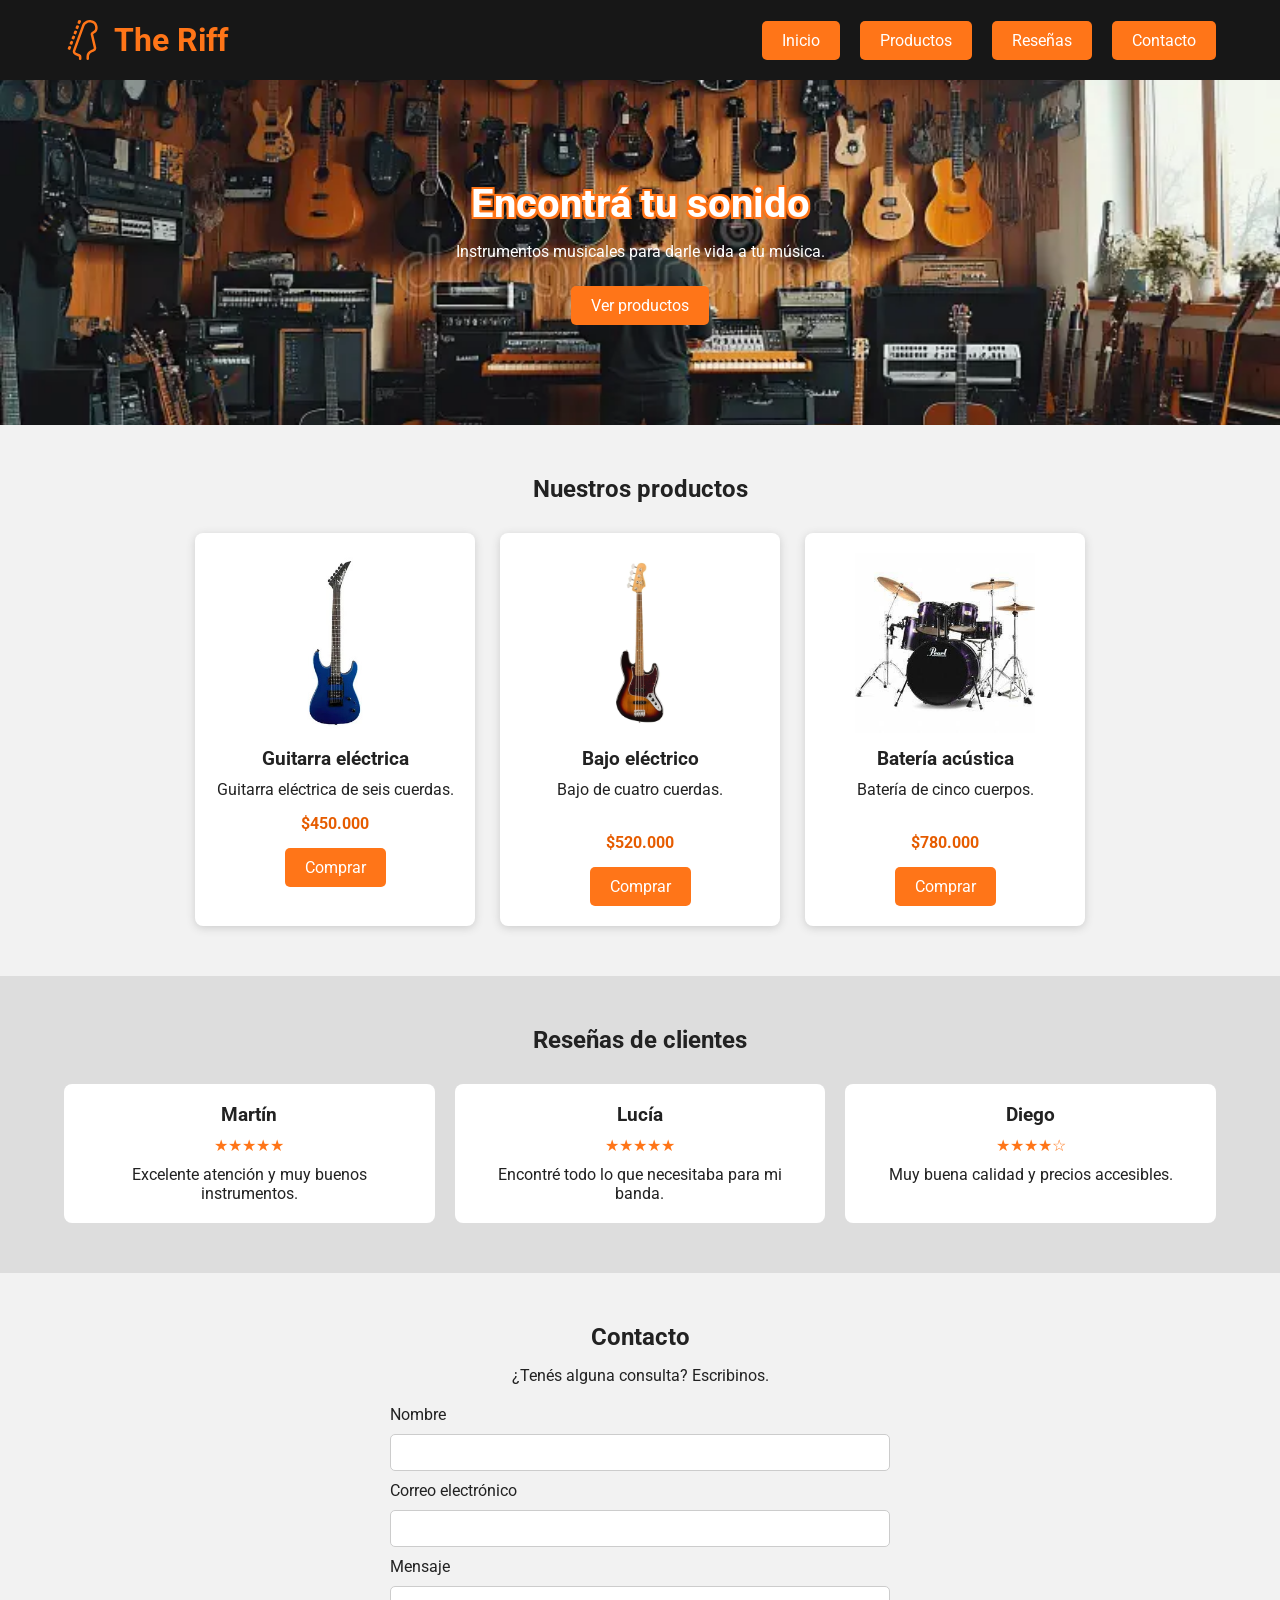
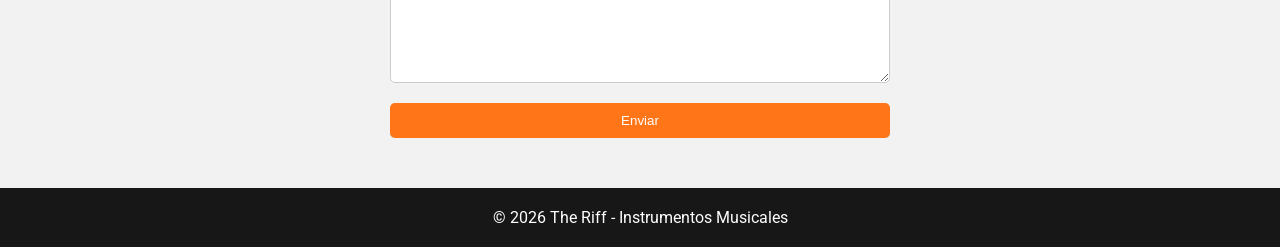
==== index.html @ 8b595558 "Preentrega proyecto" ====
<!DOCTYPE html>
<html lang="es">
<head>
    <meta charset="UTF-8">
    <meta name="viewport" content="width=device-width, initial-scale=1.0">

    <title>The Riff | Instrumentos Musicales</title>

    <link rel="icon" type="image/svg+xml" href="./img/guitarra.svg">
    <!-- Google Fonts -->
    <link rel="preconnect" href="https://fonts.googleapis.com">
    <link rel="preconnect" href="https://fonts.gstatic.com" crossorigin>
    <link href="https://fonts.googleapis.com/css2?family=Roboto:wght@400;700&display=swap" rel="stylesheet">
    

    <!-- CSS -->
    <link rel="stylesheet" href="style.css">
</head>

<body>

    <!-- ENCABEZADO -->
    <header>
        <div class="logo">
            <img src="./img/guitarra.svg" alt="Logo de The Riff">
            <h1>The Riff</h1>
        </div>

        <!-- NAVEGACIÓN -->
        <nav>
            <ul>
                <li><a href="#inicio" class="boton">Inicio</a></li>
                <li><a href="#productos" class="boton">Productos</a></li>
                <li><a href="#resenas" class="boton">Reseñas</a></li>
                <li><a href="#contacto" class="boton">Contacto</a></li>
            </ul>
        </nav>
    </header>


    <main>

        <!-- INICIO -->
        <section id="inicio" class="inicio">
            <h2>Encontrá tu sonido</h2>
            <p>Instrumentos musicales para darle vida a tu música.</p>
            <a href="#productos" class="boton">Ver productos</a>
        </section>


        <!-- PRODUCTOS -->
        <section id="productos" class="productos">
            <h2>Nuestros productos</h2>

            <div class="contenedor-productos">

                <article class="card">
                    <img src="img/guitarra.jpg" alt="Guitarra eléctrica">
                    <h3>Guitarra eléctrica</h3>
                    <p>Guitarra eléctrica de seis cuerdas.</p>
                    <p class="precio">$450.000</p>
                    <a href="#contacto" class="boton">Comprar</a>
                </article>

                <article class="card">
                    <img src="img/bajo.jpg" alt="Bajo eléctrico">
                    <h3>Bajo eléctrico</h3>
                    <p>Bajo de cuatro cuerdas.</p>
                    <br>
                    <p class="precio">$520.000</p>
                    <a href="#contacto" class="boton">Comprar</a>
                </article>

                <article class="card">
                    <img src="img/bateria.jpg" alt="Batería acústica">
                    <h3>Batería acústica</h3>
                    <p>Batería de cinco cuerpos.</p>
                    <br>
                    <p class="precio">$780.000</p>
                    <a href="#contacto" class="boton">Comprar</a>
                </article>

            </div>
        </section>


        <!-- RESEÑAS -->
        <section id="resenas" class="resenas">
            <h2>Reseñas de clientes</h2>

            <div class="contenedor-resenas">

                <article class="resena">
                    <h3>Martín</h3>
                    <p class="estrellas">★★★★★</p>
                    <p>Excelente atención y muy buenos instrumentos.</p>
                </article>

                <article class="resena">
                    <h3>Lucía</h3>
                    <p class="estrellas">★★★★★</p>
                    <p>Encontré todo lo que necesitaba para mi banda.</p>
                </article>

                <article class="resena">
                    <h3>Diego</h3>
                    <p class="estrellas">★★★★☆</p>
                    <p>Muy buena calidad y precios accesibles.</p>
                </article>

            </div>
        </section>


        <!-- CONTACTO -->
        <section id="contacto" class="contacto">
            <h2>Contacto</h2>
            <p>¿Tenés alguna consulta? Escribinos.</p>

            <form action="https://formspree.io/f/mzedbnjl" method="POST">

                <label for="nombre">Nombre</label>
                <input type="text" id="nombre" name="nombre" required>

                <label for="email">Correo electrónico</label>
                <input type="email" id="email" name="email" required>

                <label for="mensaje">Mensaje</label>
                <textarea id="mensaje" name="mensaje" rows="5" required></textarea>

                <button type="submit" class="boton">Enviar</button>

            </form>
        </section>

    </main>


    <!-- PIE DE PÁGINA -->
    <footer>
        <p>&copy; 2026 The Riff - Instrumentos Musicales</p>
    </footer>

</body>
</html>
---- style.css ----
/* ESTILOS GENERALES */

* {
    margin: 0;
    padding: 0;
    box-sizing: border-box;
}

body {
    font-family: 'Roboto', sans-serif;
    background-color: #f2f2f2;
    color: #222;
}


/* HEADER */

header {
    background-color: #171717;
    color: white;
    padding: 20px 5%;

    display: flex;
    justify-content: space-between;
    align-items: center;
}

header h1 {
    color: #ff7518;
}

/* LOGO */

.logo {
    display: flex;
    align-items: center;
    gap: 10px;
}

.logo img {
    width: 40px;
    height: 40px;
    
}

.logo h1 {
    color: #ff7518;
}

/* NAVEGACIÓN */

nav ul {
    list-style: none;
    display: flex;
    gap: 20px;
}

nav a {
    color: white;
    text-decoration: none;
}

nav a:hover {
    color: #ff7518;
}


/* INICIO */

.inicio {
    background-image: url("./img/fondo.webp");
    background-size: cover;
    background-position: center;
    color: white;
    text-align: center;
    padding: 100px 20px;
}

.inicio h2 {
    font-size: 40px;
    margin-bottom: 15px;
    color: white;
    text-shadow:
        2px 2px 0 #ff7518,
        -2px 2px 0 #ff7518,
        2px -2px 0 #ff7518,
        -2px -2px 0 #ff7518; 
}

.inicio p {
    margin-bottom: 25px;
}


/* BOTONES */

.boton {
    display: inline-block;
    background-color: #ff7518;
    color: white;
    text-decoration: none;
    border: none;
    padding: 10px 20px;
    border-radius: 5px;
    cursor: pointer;
}

.boton:hover {
    background-color: #d95d0b;
}


/* PRODUCTOS */

.productos {
    padding: 50px 5%;
    text-align: center;
}

.productos h2 {
    margin-bottom: 30px;
}

.contenedor-productos {
    display: flex;
    justify-content: center;
    flex-wrap: wrap;
    gap: 25px;
}

.card {
    background-color: white;
    width: 280px;
    padding: 20px;
    border-radius: 8px;
    box-shadow: 0 2px 8px #ccc;
}

.card img {
    width: 100%;
    height: 180px;
    object-fit: contain;
    display: block;
    margin-bottom: 15px;
}

.card h3 {
    margin-bottom: 10px;
}

.card p {
    margin-bottom: 15px;
}

.precio {
    font-weight: bold;
    color: #e65c00;
}


/* RESEÑAS */

.resenas {
    background-color: #ddd;
    padding: 50px 5%;
    text-align: center;
}

.resenas h2 {
    margin-bottom: 30px;
}

.contenedor-resenas {
    display: grid;
    grid-template-columns: repeat(3, 1fr);
    gap: 20px;
}

.resena {
    background-color: white;
    padding: 20px;
    border-radius: 8px;
}

.resena h3 {
    margin-bottom: 10px;
}

.estrellas {
    color: #ff7518;
    margin-bottom: 10px;
}


/* CONTACTO */

.contacto {
    padding: 50px 20px;
    text-align: center;
}

.contacto h2 {
    margin-bottom: 15px;
}

.contacto p {
    margin-bottom: 20px;
}

form {
    max-width: 500px;
    margin: auto;
    display: flex;
    flex-direction: column;
    text-align: left;
    gap: 10px;
}

input, textarea {
    padding: 10px;
    border: 1px solid #ccc;
    border-radius: 5px;
    font-family: inherit;
}

form button {
    margin-top: 10px;
}


/* FOOTER */

footer {
    background-color: #171717;
    color: white;
    text-align: center;
    padding: 20px;
}


/* TABLETS */

@media (max-width: 768px) {

    header {
        flex-direction: column;
        gap: 15px;
    }

    .contenedor-resenas {
        grid-template-columns: repeat(2, 1fr);
    }
}


/* CELULARES */

@media (max-width: 480px) {

    nav ul {
        flex-direction: column;
        align-items: center;
    }

    .inicio h2 {
        font-size: 28px;
    }

    .contenedor-productos {
        flex-direction: column;
        align-items: center;
    }

    .card {
        width: 100%;
        max-width: 350px;
    }

    .contenedor-resenas {
        grid-template-columns: 1fr;
    }

    .contacto {
        padding: 40px 15px;
    }
}
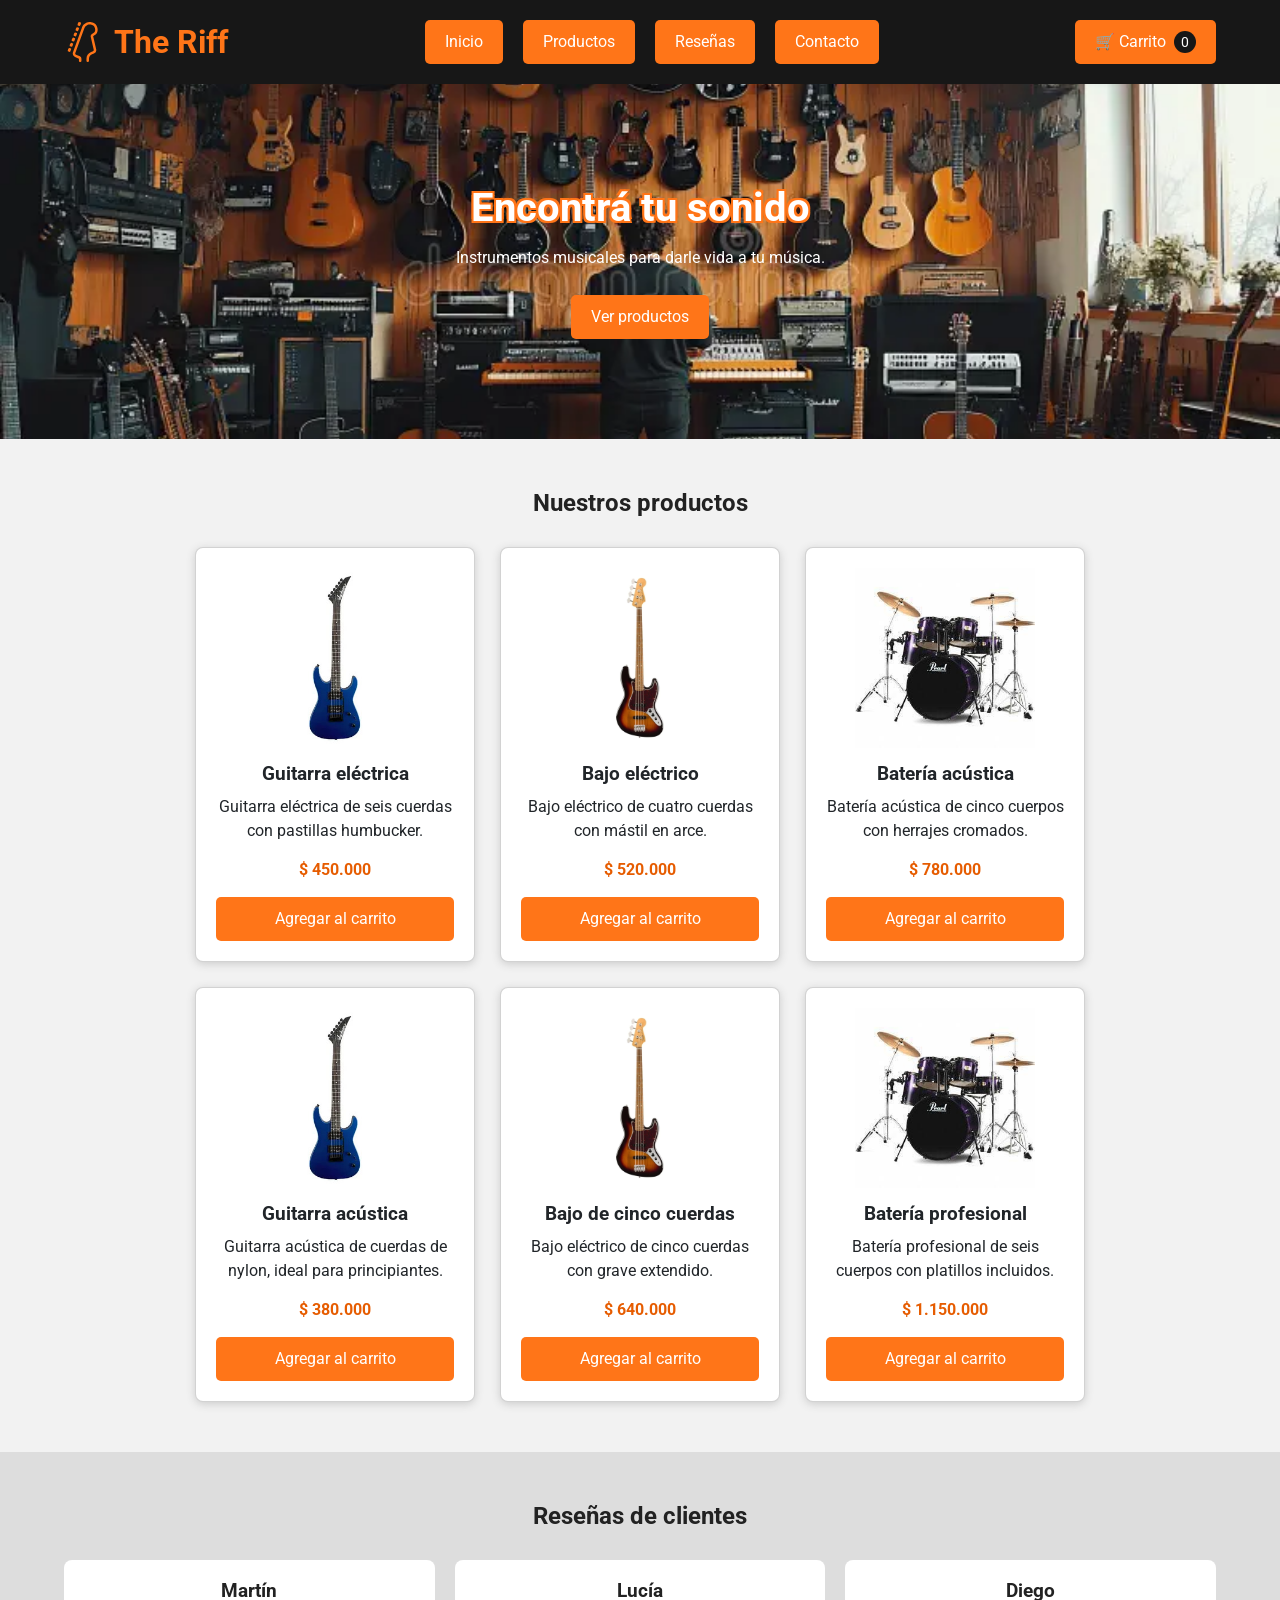
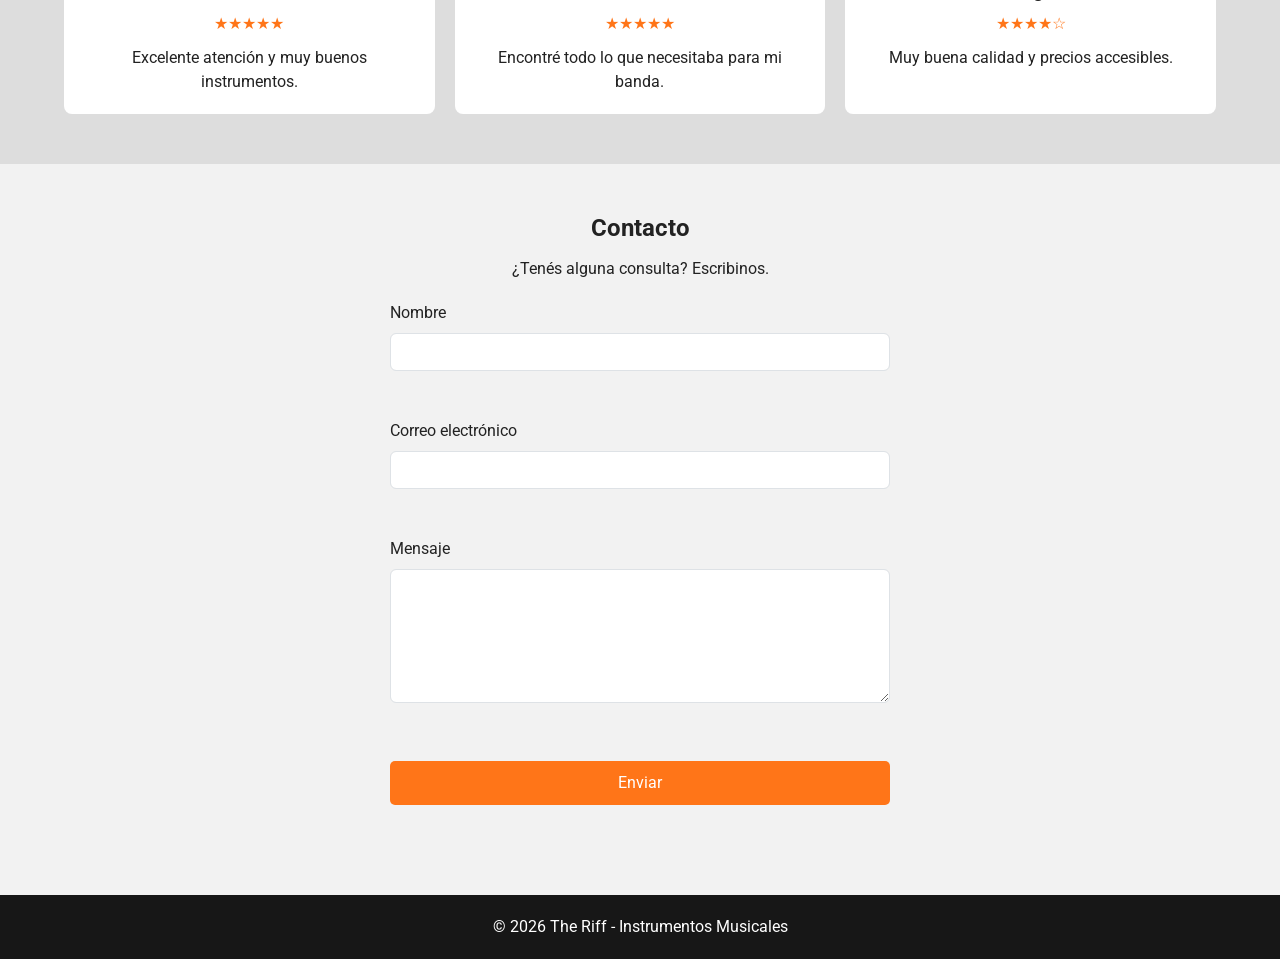
==== commit a9e4075b: "agrego api rest, carrito con localStorage, validacion de formulario, accesibilidad y seo" ====
--- a/index.html
+++ b/index.html
@@ -4,20 +4,39 @@
     <meta charset="UTF-8">
     <meta name="viewport" content="width=device-width, initial-scale=1.0">
 
+    <!-- SEO -->
     <title>The Riff | Instrumentos Musicales</title>
+    <meta name="description" content="The Riff: tienda de instrumentos musicales. Guitarras, bajos y baterías. Agregá tus productos al carrito y comprá online.">
+    <meta name="keywords" content="instrumentos musicales, guitarra, bajo, batería, tienda online, The Riff">
+    <meta name="author" content="The Riff">
+    <meta name="robots" content="index, follow">
+    <link rel="canonical" href="https://andygawel.github.io/Mi-proyecto/">
+
+    <!-- Open Graph (redes sociales) -->
+    <meta property="og:type" content="website">
+    <meta property="og:locale" content="es_AR">
+    <meta property="og:title" content="The Riff | Instrumentos Musicales">
+    <meta property="og:description" content="Tienda de instrumentos musicales con carrito de compras online.">
+    <meta property="og:url" content="https://andygawel.github.io/Mi-proyecto/">
+    <meta property="og:image" content="https://andygawel.github.io/Mi-proyecto/img/fondo.webp">
 
     <link rel="icon" type="image/svg+xml" href="./img/guitarra.svg">
     <!-- Google Fonts -->
     <link rel="preconnect" href="https://fonts.googleapis.com">
     <link rel="preconnect" href="https://fonts.gstatic.com" crossorigin>
     <link href="https://fonts.googleapis.com/css2?family=Roboto:wght@400;700&display=swap" rel="stylesheet">
-    
 
-    <!-- CSS -->
-    <link rel="stylesheet" href="style.css">
+    <!-- Bootstrap 5 (CDN - utilidades) -->
+    <link href="https://cdn.jsdelivr.net/npm/bootstrap@5.3.3/dist/css/bootstrap.min.css" rel="stylesheet">
+
+    <!-- CSS propio (siempre después de Bootstrap) -->
+    <link rel="stylesheet" href="styles.css">
 </head>
 
 <body>
+
+    <!-- SALTAR AL CONTENIDO (accesibilidad) -->
+    <a class="skip-link" href="#contenido">Saltar al contenido</a>
 
     <!-- ENCABEZADO -->
     <header>
@@ -27,7 +46,7 @@
         </div>
 
         <!-- NAVEGACIÓN -->
-        <nav>
+        <nav aria-label="Navegación principal">
             <ul>
                 <li><a href="#inicio" class="boton">Inicio</a></li>
                 <li><a href="#productos" class="boton">Productos</a></li>
@@ -35,10 +54,16 @@
                 <li><a href="#contacto" class="boton">Contacto</a></li>
             </ul>
         </nav>
+
+        <!-- BOTÓN CARRITO -->
+        <button type="button" class="boton btn-carrito" id="btn-carrito"
+                aria-controls="carrito-panel" aria-expanded="false">
+            🛒 Carrito <span class="contador" id="contador-carrito">0</span>
+        </button>
     </header>
 
 
-    <main>
+    <main id="contenido">
 
         <!-- INICIO -->
         <section id="inicio" class="inicio">
@@ -48,63 +73,39 @@
         </section>
 
 
-        <!-- PRODUCTOS -->
-        <section id="productos" class="productos">
-            <h2>Nuestros productos</h2>
+        <!-- PRODUCTOS (las cards se renderizan desde la API con JavaScript) -->
+        <section id="productos" class="productos" aria-labelledby="titulo-productos">
+            <h2 id="titulo-productos">Nuestros productos</h2>
 
-            <div class="contenedor-productos">
+            <p class="estado-productos" id="estado-productos" role="status" aria-live="polite">
+                Cargando productos…
+            </p>
 
-                <article class="card">
-                    <img src="img/guitarra.jpg" alt="Guitarra eléctrica">
-                    <h3>Guitarra eléctrica</h3>
-                    <p>Guitarra eléctrica de seis cuerdas.</p>
-                    <p class="precio">$450.000</p>
-                    <a href="#contacto" class="boton">Comprar</a>
-                </article>
-
-                <article class="card">
-                    <img src="img/bajo.jpg" alt="Bajo eléctrico">
-                    <h3>Bajo eléctrico</h3>
-                    <p>Bajo de cuatro cuerdas.</p>
-                    <br>
-                    <p class="precio">$520.000</p>
-                    <a href="#contacto" class="boton">Comprar</a>
-                </article>
-
-                <article class="card">
-                    <img src="img/bateria.jpg" alt="Batería acústica">
-                    <h3>Batería acústica</h3>
-                    <p>Batería de cinco cuerpos.</p>
-                    <br>
-                    <p class="precio">$780.000</p>
-                    <a href="#contacto" class="boton">Comprar</a>
-                </article>
-
-            </div>
+            <div class="contenedor-productos" id="lista-productos"></div>
         </section>
 
 
         <!-- RESEÑAS -->
-        <section id="resenas" class="resenas">
-            <h2>Reseñas de clientes</h2>
+        <section id="resenas" class="resenas" aria-labelledby="titulo-resenas">
+            <h2 id="titulo-resenas">Reseñas de clientes</h2>
 
             <div class="contenedor-resenas">
 
                 <article class="resena">
                     <h3>Martín</h3>
-                    <p class="estrellas">★★★★★</p>
+                    <p class="estrellas" aria-label="5 de 5 estrellas">★★★★★</p>
                     <p>Excelente atención y muy buenos instrumentos.</p>
                 </article>
 
                 <article class="resena">
                     <h3>Lucía</h3>
-                    <p class="estrellas">★★★★★</p>
+                    <p class="estrellas" aria-label="5 de 5 estrellas">★★★★★</p>
                     <p>Encontré todo lo que necesitaba para mi banda.</p>
                 </article>
 
                 <article class="resena">
                     <h3>Diego</h3>
-                    <p class="estrellas">★★★★☆</p>
+                    <p class="estrellas" aria-label="4 de 5 estrellas">★★★★☆</p>
                     <p>Muy buena calidad y precios accesibles.</p>
                 </article>
 
@@ -113,22 +114,36 @@
 
 
         <!-- CONTACTO -->
-        <section id="contacto" class="contacto">
-            <h2>Contacto</h2>
+        <section id="contacto" class="contacto" aria-labelledby="titulo-contacto">
+            <h2 id="titulo-contacto">Contacto</h2>
             <p>¿Tenés alguna consulta? Escribinos.</p>
 
-            <form action="https://formspree.io/f/mzedbnjl" method="POST">
+            <form action="https://formspree.io/f/mzedbnjl" method="POST" id="formulario-contacto" novalidate>
 
-                <label for="nombre">Nombre</label>
-                <input type="text" id="nombre" name="nombre" required>
+                <div class="mb-3">
+                    <label for="nombre" class="form-label">Nombre</label>
+                    <input type="text" id="nombre" name="nombre" class="form-control" required
+                           autocomplete="name" aria-describedby="error-nombre">
+                    <span class="error-campo" id="error-nombre"></span>
+                </div>
 
-                <label for="email">Correo electrónico</label>
-                <input type="email" id="email" name="email" required>
+                <div class="mb-3">
+                    <label for="email" class="form-label">Correo electrónico</label>
+                    <input type="email" id="email" name="email" class="form-control" required
+                           autocomplete="email" aria-describedby="error-email">
+                    <span class="error-campo" id="error-email"></span>
+                </div>
 
-                <label for="mensaje">Mensaje</label>
-                <textarea id="mensaje" name="mensaje" rows="5" required></textarea>
+                <div class="mb-3">
+                    <label for="mensaje" class="form-label">Mensaje</label>
+                    <textarea id="mensaje" name="mensaje" rows="5" class="form-control" required
+                              aria-describedby="error-mensaje"></textarea>
+                    <span class="error-campo" id="error-mensaje"></span>
+                </div>
 
                 <button type="submit" class="boton">Enviar</button>
+
+                <p class="msg-formulario" id="msg-formulario" role="status" aria-live="polite"></p>
 
             </form>
         </section>
@@ -138,8 +153,46 @@
 
     <!-- PIE DE PÁGINA -->
     <footer>
-        <p>&copy; 2026 The Riff - Instrumentos Musicales</p>
+        <div class="container">
+            <p>&copy; 2026 The Riff - Instrumentos Musicales</p>
+        </div>
     </footer>
+
+
+    <!-- OVERLAY DEL CARRITO -->
+    <div class="carrito-overlay" id="carrito-overlay"></div>
+
+    <!-- PANEL LATERAL DEL CARRITO -->
+    <aside class="carrito-panel" id="carrito-panel" role="dialog" aria-modal="true"
+           aria-labelledby="carrito-titulo" aria-hidden="true">
+
+        <div class="carrito-cabecera">
+            <h2 id="carrito-titulo">Tu carrito</h2>
+            <button type="button" class="boton btn-cerrar" id="btn-cerrar-carrito"
+                    aria-label="Cerrar el carrito">✕</button>
+        </div>
+
+        <div class="carrito-cuerpo">
+            <p class="carrito-vacio" id="carrito-vacio">Tu carrito está vacío.</p>
+            <ul class="lista-carrito" id="lista-carrito"></ul>
+        </div>
+
+        <div class="carrito-pie">
+            <p class="total">Total: <span id="total-carrito">$ 0</span></p>
+            <p class="msg-compra" id="msg-compra" role="status" aria-live="polite"></p>
+
+            <div class="acciones-carrito d-flex gap-2 flex-wrap">
+                <button type="button" class="boton btn-vaciar" id="btn-vaciar">Vaciar carrito</button>
+                <button type="button" class="boton btn-finalizar" id="btn-finalizar">Finalizar compra</button>
+            </div>
+
+            <button type="button" class="boton btn-seguir" id="btn-seguir">Seguir comprando</button>
+        </div>
+
+    </aside>
+
+    <!-- JavaScript -->
+    <script src="script.js" defer></script>
 
 </body>
 </html>
--- a/styles.css
+++ b/styles.css
@@ -0,0 +1,601 @@
+
+/* ESTILOS GENERALES */
+
+* {
+    margin: 0;
+    padding: 0;
+    box-sizing: border-box;
+}
+
+body {
+    font-family: 'Roboto', sans-serif;
+    background-color: #f2f2f2;
+    color: #222;
+}
+
+
+/* HEADER */
+
+header {
+    background-color: #171717;
+    color: white;
+    padding: 20px 5%;
+
+    display: flex;
+    justify-content: space-between;
+    align-items: center;
+}
+
+header h1 {
+    color: #ff7518;
+}
+
+/* LOGO */
+
+.logo {
+    display: flex;
+    align-items: center;
+    gap: 10px;
+}
+
+.logo img {
+    width: 40px;
+    height: 40px;
+    
+}
+
+.logo h1 {
+    color: #ff7518;
+}
+
+/* NAVEGACIÓN */
+
+nav ul {
+    list-style: none;
+    display: flex;
+    gap: 20px;
+}
+
+nav a {
+    color: white;
+    text-decoration: none;
+}
+
+nav a:hover {
+    color: #ff7518;
+}
+
+
+/* INICIO */
+
+.inicio {
+    background-image: url("./img/fondo.webp");
+    background-size: cover;
+    background-position: center;
+    color: white;
+    text-align: center;
+    padding: 100px 20px;
+}
+
+.inicio h2 {
+    font-size: 40px;
+    margin-bottom: 15px;
+    color: white;
+    text-shadow:
+        2px 2px 0 #ff7518,
+        -2px 2px 0 #ff7518,
+        2px -2px 0 #ff7518,
+        -2px -2px 0 #ff7518; 
+}
+
+.inicio p {
+    margin-bottom: 25px;
+}
+
+
+/* BOTONES */
+
+.boton {
+    display: inline-block;
+    background-color: #ff7518;
+    color: white;
+    text-decoration: none;
+    border: none;
+    padding: 10px 20px;
+    border-radius: 5px;
+    cursor: pointer;
+}
+
+.boton:hover {
+    background-color: #d95d0b;
+}
+
+
+/* PRODUCTOS */
+
+.productos {
+    padding: 50px 5%;
+    text-align: center;
+}
+
+.productos h2 {
+    margin-bottom: 30px;
+}
+
+.contenedor-productos {
+    display: flex;
+    justify-content: center;
+    flex-wrap: wrap;
+    gap: 25px;
+}
+
+.card {
+    background-color: white;
+    width: 280px;
+    padding: 20px;
+    border-radius: 8px;
+    box-shadow: 0 2px 8px #ccc;
+}
+
+.card img {
+    width: 100%;
+    height: 180px;
+    object-fit: contain;
+    display: block;
+    margin-bottom: 15px;
+}
+
+.card h3 {
+    margin-bottom: 10px;
+}
+
+.card p {
+    margin-bottom: 15px;
+}
+
+.precio {
+    font-weight: bold;
+    color: #e65c00;
+}
+
+
+/* RESEÑAS */
+
+.resenas {
+    background-color: #ddd;
+    padding: 50px 5%;
+    text-align: center;
+}
+
+.resenas h2 {
+    margin-bottom: 30px;
+}
+
+.contenedor-resenas {
+    display: grid;
+    grid-template-columns: repeat(3, 1fr);
+    gap: 20px;
+}
+
+.resena {
+    background-color: white;
+    padding: 20px;
+    border-radius: 8px;
+}
+
+.resena h3 {
+    margin-bottom: 10px;
+}
+
+.estrellas {
+    color: #ff7518;
+    margin-bottom: 10px;
+}
+
+
+/* CONTACTO */
+
+.contacto {
+    padding: 50px 20px;
+    text-align: center;
+}
+
+.contacto h2 {
+    margin-bottom: 15px;
+}
+
+.contacto p {
+    margin-bottom: 20px;
+}
+
+form {
+    max-width: 500px;
+    margin: auto;
+    display: flex;
+    flex-direction: column;
+    text-align: left;
+    gap: 10px;
+}
+
+input, textarea {
+    padding: 10px;
+    border: 1px solid #ccc;
+    border-radius: 5px;
+    font-family: inherit;
+}
+
+form button {
+    margin-top: 10px;
+}
+
+
+/* FOOTER */
+
+footer {
+    background-color: #171717;
+    color: white;
+    text-align: center;
+    padding: 20px;
+}
+
+
+/* TABLETS */
+
+@media (max-width: 768px) {
+
+    header {
+        flex-direction: column;
+        gap: 15px;
+    }
+
+    .contenedor-resenas {
+        grid-template-columns: repeat(2, 1fr);
+    }
+}
+
+
+/* CELULARES */
+
+@media (max-width: 480px) {
+
+    nav ul {
+        flex-direction: column;
+        align-items: center;
+    }
+
+    nav .boton {
+        display: block !important;
+        width: 150px !important;
+        text-align: center;
+    }
+
+    .inicio h2 {
+        font-size: 28px;
+    }
+
+    .contenedor-productos {
+        flex-direction: column;
+        align-items: center;
+    }
+
+    .card {
+        width: 100%;
+        max-width: 350px;
+    }
+
+    .contenedor-resenas {
+        grid-template-columns: 1fr;
+    }
+
+    .contacto {
+        padding: 40px 15px;
+    }
+}
+
+
+/* ACCESIBILIDAD */
+
+.skip-link {
+    position: absolute;
+    top: -100px;
+    left: 10px;
+    background-color: #171717;
+    color: white;
+    padding: 10px 16px;
+    border-radius: 0 0 5px 5px;
+    text-decoration: none;
+    z-index: 2000;
+}
+
+.skip-link:focus {
+    top: 0;
+}
+
+a:focus-visible,
+button:focus-visible,
+input:focus-visible,
+textarea:focus-visible {
+    outline: 3px solid #ff7518;
+    outline-offset: 2px;
+}
+
+
+/* BOTÓN Y CONTADOR DEL CARRITO */
+
+.btn-carrito {
+    display: inline-flex;
+    align-items: center;
+    gap: 8px;
+}
+
+.contador {
+    background-color: #171717;
+    color: white;
+    min-width: 22px;
+    height: 22px;
+    padding: 0 5px;
+    border-radius: 50%;
+    display: inline-flex;
+    align-items: center;
+    justify-content: center;
+    font-size: 14px;
+}
+
+
+/* ESTADOS DE CARGA Y ERROR DE PRODUCTOS */
+
+.estado-productos {
+    margin-bottom: 20px;
+    font-weight: bold;
+}
+
+.estado-productos.error {
+    color: #b00020;
+}
+
+.estado-productos .boton {
+    margin-left: 10px;
+    padding: 5px 15px;
+}
+
+
+/* BOTÓN "AGREGAR AL CARRITO" EN LAS CARDS */
+
+.btn-agregar {
+    width: 100%;
+}
+
+
+/* OVERLAY DEL CARRITO */
+
+.carrito-overlay {
+    position: fixed;
+    top: 0;
+    left: 0;
+    width: 100%;
+    height: 100%;
+    background-color: rgba(0, 0, 0, 0.55);
+    opacity: 0;
+    visibility: hidden;
+    transition: opacity 0.3s ease;
+    z-index: 1040;
+}
+
+.carrito-overlay.visible {
+    opacity: 1;
+    visibility: visible;
+}
+
+
+/* PANEL LATERAL DEL CARRITO */
+
+.carrito-panel {
+    position: fixed;
+    top: 0;
+    right: 0;
+    width: min(400px, 100%);
+    height: 100%;
+    background-color: white;
+    box-shadow: -4px 0 15px rgba(0, 0, 0, 0.25);
+    transform: translateX(100%);
+    visibility: hidden;
+    transition: transform 0.3s ease, visibility 0.3s;
+    z-index: 1050;
+    display: flex;
+    flex-direction: column;
+    text-align: left;
+}
+
+.carrito-panel.abierto {
+    transform: translateX(0);
+    visibility: visible;
+}
+
+.carrito-cabecera {
+    background-color: #171717;
+    color: white;
+    padding: 15px 20px;
+    display: flex;
+    justify-content: space-between;
+    align-items: center;
+}
+
+.carrito-cabecera h2 {
+    font-size: 20px;
+    margin: 0;
+    color: #ff7518;
+}
+
+.btn-cerrar {
+    padding: 5px 12px;
+}
+
+.carrito-cuerpo {
+    flex: 1;
+    overflow-y: auto;
+    padding: 10px 20px;
+}
+
+.carrito-vacio {
+    color: #666;
+    padding: 20px 0;
+    text-align: center;
+}
+
+.lista-carrito {
+    list-style: none;
+    margin: 0;
+    padding: 0;
+}
+
+.item-carrito {
+    display: flex;
+    gap: 10px;
+    align-items: center;
+    padding: 12px 0;
+    border-bottom: 1px solid #ddd;
+}
+
+.item-carrito img {
+    width: 56px;
+    height: 56px;
+    object-fit: contain;
+}
+
+.item-info {
+    flex: 1;
+}
+
+.item-info h3 {
+    font-size: 16px;
+    margin: 0 0 4px;
+}
+
+.item-info .precio-unitario {
+    font-size: 14px;
+    color: #666;
+    margin: 0;
+}
+
+.controles-cantidad {
+    display: flex;
+    align-items: center;
+    gap: 8px;
+    margin-top: 6px;
+}
+
+.controles-cantidad button {
+    width: 28px;
+    height: 28px;
+    border: 1px solid #ccc;
+    background-color: #f2f2f2;
+    border-radius: 4px;
+    cursor: pointer;
+    font-weight: bold;
+}
+
+.controles-cantidad button:hover {
+    background-color: #ddd;
+}
+
+.subtotal {
+    font-weight: bold;
+    color: #e65c00;
+    white-space: nowrap;
+}
+
+.btn-eliminar {
+    background: none;
+    border: none;
+    color: #b00020;
+    cursor: pointer;
+    text-decoration: underline;
+    font-size: 13px;
+    padding: 0;
+    margin-top: 6px;
+}
+
+.carrito-pie {
+    border-top: 1px solid #ddd;
+    padding: 15px 20px;
+    display: flex;
+    flex-direction: column;
+    gap: 10px;
+}
+
+.carrito-pie .total {
+    font-size: 20px;
+    font-weight: bold;
+    margin: 0;
+}
+
+.msg-compra {
+    margin: 0;
+    font-size: 14px;
+    color: #1a7f37;
+    font-weight: bold;
+}
+
+.btn-seguir {
+    align-self: stretch;
+}
+
+
+/* FORMULARIO: MENSAJES DE VALIDACIÓN */
+
+.error-campo {
+    display: block;
+    color: #b00020;
+    font-size: 14px;
+    margin-top: 4px;
+    min-height: 18px;
+    text-align: left;
+}
+
+.form-control.is-invalid {
+    border-color: #b00020;
+}
+
+.msg-formulario {
+    margin-top: 10px;
+    font-weight: bold;
+}
+
+.msg-formulario.error {
+    color: #b00020;
+}
+
+
+/* AJUSTES PARA CONVIVIR CON BOOTSTRAP */
+
+h1, h2, h3, h4 {
+    margin-top: 0;
+    margin-bottom: 0;
+    font-weight: bold;
+    line-height: normal;
+}
+
+h1 { font-size: 2em; }
+h2 { font-size: 1.5em; }
+h3 { font-size: 1.17em; }
+
+p {
+    margin-top: 0;
+    margin-bottom: 0;
+}
+
+ul, ol {
+    margin-top: 0;
+    margin-bottom: 0;
+    padding-left: 0;
+}
+
+
+/* CELULARES: CARRITO A PANTALLA COMPLETA */
+
+@media (max-width: 480px) {
+
+    .carrito-panel {
+        width: 100%;
+    }
+}
